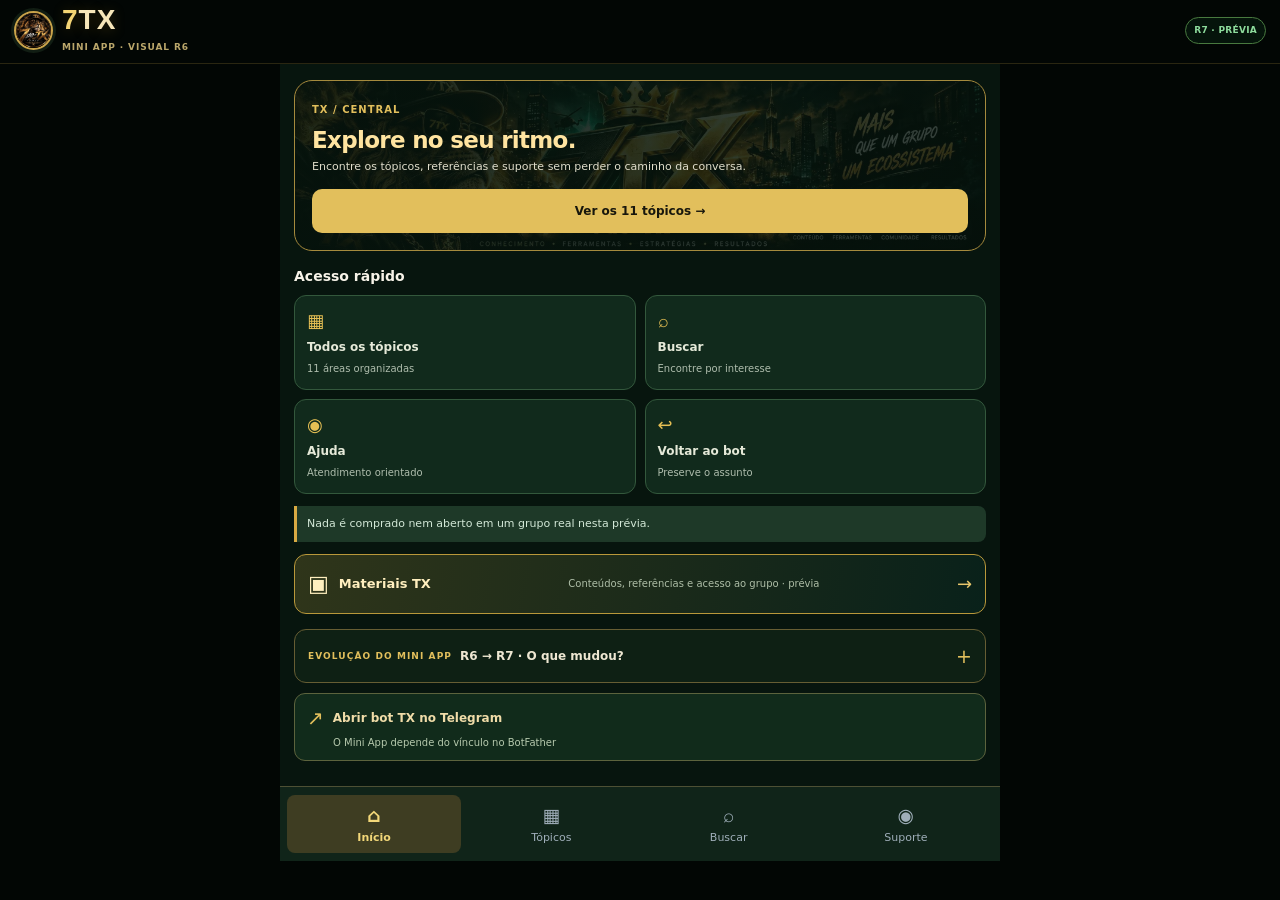
==== 7tx-r7/index.html @ 1dc7b4dc "deploy(7tx): stage R7 Telegram Mini App static on gh-pages" ====
<!doctype html>
<html lang="pt-BR">
<head>
<meta name="robots" content="noindex, nofollow, noarchive">
<meta name="referrer" content="no-referrer">
<!-- Demonstração pública 7TX R6: dados sintéticos; sem integração com Telegram real. -->
<meta charset="utf-8"><meta name="viewport" content="width=device-width, initial-scale=1, viewport-fit=cover">
<meta name="color-scheme" content="dark">
<script src="https://telegram.org/js/telegram-web-app.js"></script>
<title>7TX | Mini App Telegram — Visual R6 · R7</title>
<style>
:root{--bg:#0b1015;--panel:#151d25;--panel2:#202b35;--panel3:#283643;--edge:#304150;--text:#eaf1f6;--muted:#91a3b2;--cyan:#69c9e4;--mint:#a3dec7;--yellow:#f2cb85;--danger:#f5a59d;--tg:#242f3b}
*{box-sizing:border-box}html{scroll-behavior:smooth}body{margin:0;background:radial-gradient(ellipse at 18% 0%,#1a3540 0%,transparent 33%),radial-gradient(ellipse at 95% 20%,#142830 0%,transparent 30%),var(--bg);color:var(--text);font:14px/1.46 system-ui,-apple-system,"Segoe UI",sans-serif}button,input{font:inherit}button{cursor:pointer}button:focus-visible,input:focus-visible{outline:2px solid var(--cyan);outline-offset:3px}button:disabled{cursor:not-allowed;opacity:.58}.wrap{max-width:1210px;margin:auto;padding:22px 24px 46px}.top{display:flex;justify-content:space-between;gap:12px;align-items:center;flex-wrap:wrap}.logo{font-size:18px;font-weight:800;letter-spacing:.035em}.logo em{font-style:normal;color:var(--cyan)}.status{font-size:10px;letter-spacing:.09em;border:1px solid #3f685e;border-radius:30px;padding:7px 11px;color:var(--mint);font-weight:700}.intro{margin:20px 0 18px}.eyebrow{font-size:11px;text-transform:uppercase;letter-spacing:.16em;color:var(--cyan);font-weight:700}h1{font-size:clamp(27px,3.5vw,43px);line-height:1.12;letter-spacing:-.04em;margin:8px 0}.intro p{color:var(--muted);max-width:740px;font-size:14px}.modes{display:flex;gap:6px;background:#131c23;border:1px solid var(--edge);border-radius:13px;padding:5px;margin:15px 0;max-width:490px}.mode{border:0;background:transparent;color:var(--muted);padding:10px 9px;border-radius:10px;flex:1;font-size:13px;font-weight:700}.mode[aria-pressed=true]{background:#294354;color:#e7faff}.stage{display:grid;grid-template-columns:minmax(0,1fr) 235px minmax(0,1fr);gap:17px;align-items:start}.phone{background:#0d1318;border:2px solid #36434e;box-shadow:0 22px 56px #0006;border-radius:33px;padding:9px;min-width:0;position:relative;transition:border-color .2s}.phone.active{border-color:#78c8d9}.phone-hint{position:absolute;z-index:3;top:-9px;left:24px;background:#1c343c;border:1px solid #427b82;color:#b1e9ee;border-radius:999px;font-size:10px;font-weight:700;letter-spacing:.07em;padding:3px 10px}.shell{border-radius:26px;overflow:hidden;height:678px;display:flex;flex-direction:column;background:#17222d;min-width:0}.statusbar{height:28px;background:#17222d;flex:none;display:flex;justify-content:space-between;padding:6px 18px 0;color:#d7e7ec;font-size:11px;font-weight:700}.chat-head{display:flex;gap:10px;align-items:center;background:#202d38;padding:11px 14px;min-height:66px}.avatar{background:linear-gradient(135deg,#54b6cf,#345b8d);height:38px;width:38px;border-radius:50%;display:grid;place-items:center;font-weight:800;color:#fff}.avatar.appavatar{background:linear-gradient(135deg,#a6d9c8,#398e9b)}.headname{font-weight:760;font-size:14px}.sub{font-size:11px;color:#9cb1bc}.headicon{margin-left:auto;font-size:18px;color:#bac6d0}.chat-feed{flex:1;overflow:auto;padding:15px 12px 10px;background:radial-gradient(circle at 30% 25%,#1e3440 0%,transparent 44%),repeating-linear-gradient(125deg,#182632,#182632 38px,#192a37 39px,#192a37 40px)}.date{display:table;margin:0 auto 16px;padding:4px 10px;background:#2a3d4c;border-radius:9px;font-size:10px;color:#c0d3df}.bubble{padding:11px 13px;max-width:92%;border-radius:15px;margin-bottom:9px;white-space:pre-wrap;line-height:1.46;box-shadow:0 1px 3px #0002;font-size:12.5px}.bubble.bot{background:#283a49;border-bottom-left-radius:4px}.bubble.me{background:#285c54;border-bottom-right-radius:4px;margin-left:auto}.time{font-size:9px;text-align:right;color:#b1c6cf;margin-top:4px}.chat-actions{background:#202d38;padding:9px 10px;border-top:1px solid #364957;max-height:250px;overflow:auto}.actionhint{font-size:10px;color:#adc5d2;margin:0 0 8px 3px}.keyboard{display:grid;grid-template-columns:1fr 1fr;gap:6px}.inline{border:1px solid #456377;background:#2b4558;color:#caeeff;border-radius:8px;min-height:38px;padding:8px 5px;font-size:11px;font-weight:650;line-height:1.26}.inline:hover{background:#3a5e74}.inline.full{grid-column:1/-1}.inline.primary{background:#206d82;border-color:#349bb6;color:#fff}.inline.muted{background:#273640;color:#c8d2d9}.composer{display:flex;align-items:center;gap:8px;background:#17222d;border-top:1px solid #34434f;padding:11px 13px;color:#9bb2c1;font-size:12px}.composer span:last-child{margin-left:auto}.bridge{display:flex;flex-direction:column;gap:12px;padding-top:54px}.bridgecard{background:#17222b;border:1px solid var(--edge);border-radius:16px;padding:14px}.bridgecard h2{font-size:13px;margin:0 0 9px}.bridgecard p{font-size:11px;color:var(--muted);margin:0}.flowline{font-size:11px;color:var(--muted);line-height:1.9}.flowline strong{color:var(--text)}.pill{display:inline-flex;align-items:center;gap:6px;background:#1d3c3f;border:1px solid #36696a;color:#b3ece3;border-radius:10px;padding:5px 8px;font-size:10px;font-weight:750}.move{display:flex;justify-content:center;align-items:center;color:#75cbd3;font-size:22px;padding:4px}.selected{font-size:12px;background:#233540;padding:9px 10px;border-radius:10px;margin-top:8px}.selected b{display:block;color:#ddf7f5}.log{max-height:190px;overflow:auto;margin-top:8px;font-size:10px;color:#aabfc8;line-height:1.7}.log div{border-bottom:1px solid #273944;padding:3px 0}.appheader{background:#202e39;padding:11px 13px 12px}.appheader-top{display:flex;align-items:center;gap:9px}.back-chat{margin-left:auto;background:#2f4c5b;color:#d5f2f7;border:1px solid #487083;border-radius:9px;font-size:11px;padding:8px}.app-name{font-size:13px;font-weight:750}.app-sub{font-size:10px;color:#a3b5c3}.app-content{overflow:auto;flex:1;padding:15px;background:#111c25}.hero{background:linear-gradient(140deg,#1e4049,#1b3041 65%,#203249);border:1px solid #35606a;border-radius:18px;padding:17px;margin-bottom:14px}.hero small{color:#a1dfe5;letter-spacing:.1em;font-size:10px;font-weight:730}.hero h2{margin:8px 0 6px;font-size:23px;line-height:1.13;letter-spacing:-.03em}.hero p{font-size:11px;line-height:1.5;color:#bed2db;margin:0 0 14px}.cta{border:0;background:#86d0e0;color:#12313f;padding:10px 14px;border-radius:10px;font-size:12px;font-weight:800;width:100%}.cta.soft{background:#2a5264;color:#d8f7fa;border:1px solid #45768a}.pulse{animation:pulse 2s ease-in-out 2}@keyframes pulse{0%,100%{box-shadow:0 0 0 0 #81d7e000}45%{box-shadow:0 0 0 7px #81d7e02e}}.section-title{font-size:14px;font-weight:760;margin:14px 0 8px}.micro{font-size:11px;color:var(--muted);margin-bottom:10px}.quickgrid{display:grid;grid-template-columns:1fr 1fr;gap:9px}.quick{background:#23303c;border:1px solid #354c5c;border-radius:12px;padding:12px;text-align:left;color:#e1eff6;min-height:83px}.quick .symbol{color:#83d0df;font-size:18px;display:block}.quick b{display:block;font-size:12px;margin-top:5px}.quick span{font-size:10px;color:var(--muted)}.topic-list{display:grid;gap:7px}.topic{background:#202e3a;border:1px solid #344a59;padding:10px 11px;border-radius:11px;display:flex;align-items:center;gap:11px;color:var(--text);text-align:left;width:100%}.topic:hover,.topic.selectedtopic{border-color:#78c6d5;background:#284251}.topic .num{flex:none;width:26px;height:26px;display:grid;place-items:center;border-radius:8px;background:#304959;font-size:11px;color:#bfe6ed;font-weight:760}.topic .tit{font-size:12px;font-weight:700;display:block}.topic small{font-size:10px;color:#aebec8}.arrow{margin-left:auto;color:#85cddc}.detail{background:#223642;border:1px solid #3b6570;border-radius:13px;padding:13px;margin:12px 0}.detail .label{font-size:9px;color:#82d4e2;font-weight:730;letter-spacing:.13em}.detail h3{font-size:19px;margin:6px 0}.detail p{color:#bdd1d8;font-size:11px;line-height:1.55;margin:0 0 12px}.search{width:100%;background:#1d2d39;border:1px solid #3d5667;color:var(--text);border-radius:11px;padding:12px;outline:0}.search:focus{border-color:#7fcbda}.bottomnav{background:#202e39;border-top:1px solid #334452;display:grid;grid-template-columns:repeat(4,1fr);gap:3px;padding:7px 5px 10px;flex:none}.navitem{background:transparent;border:0;border-radius:8px;color:#9faeb9;font-size:10px;padding:7px 3px}.navitem[aria-selected=true]{color:#95e4ee;background:#2b4553;font-weight:770}.navitem span{display:block;font-size:17px}.app-view{display:none}.app-view.active{display:block}.advice{border-left:3px solid #87c4b4;background:#203a3c;padding:10px;margin:12px 0;border-radius:0 8px 8px 0;font-size:11px;color:#c9e7e4}.notice{margin:16px 0 0;background:#151f27;border:1px solid var(--edge);border-radius:13px;padding:13px 16px;color:#b1c3cd;font-size:12px}.notice b{color:#e9f7f8}.smallfooter{font-size:10px;color:#8da0ac;margin:14px 0 0}.statusline{padding:8px 10px;background:#1a2b33;color:#a9dbcd;font-size:10px;border-bottom:1px solid #33515c}.topics-info{margin-top:8px;font-size:10px;color:#a7bec9}.fine{display:block;font-size:10px;color:#a5bac4;margin:10px 0}.support-btn{border:1px solid #567387;background:#274655;color:#e5f6fa;padding:10px;border-radius:10px;width:100%;text-align:left;margin-top:9px}.mobile-tip{display:none}
@media(max-width:1020px){.stage{grid-template-columns:minmax(0,1fr) 225px minmax(0,1fr);gap:10px}.wrap{padding:16px 12px 32px}.bridgecard{padding:10px}}
@media(max-width:830px){.stage{grid-template-columns:minmax(0,440px);justify-content:center}.phone{width:100%;max-width:430px}.phone[data-kind=chat]:not(.active),.phone[data-kind=app]:not(.active){display:none}.bridge{display:none}.mobile-tip{display:block;color:var(--muted);font-size:11px;margin:8px 0 14px}.shell{height:min(740px,calc(100svh - 225px));min-height:570px}.intro{margin:15px 0 13px}.intro p{font-size:12px}.phone-hint{top:-8px}}
@media(max-width:400px){.wrap{padding:14px 7px 25px}.shell{height:min(725px,calc(100svh - 200px));min-height:555px}.chat-head{padding:8px 10px}.app-content{padding:12px}}
@media(prefers-reduced-motion:reduce){*,*:before,*:after{animation:none!important;scroll-behavior:auto!important;transition:none!important}}

/* DK R4: painel de ajuste estritamente local */
.editor-wrap{max-width:800px;margin:16px 0 20px;border:1px solid #426271;border-radius:15px;background:#14232d;overflow:hidden}
.editor-wrap summary{cursor:pointer;list-style:none;display:flex;gap:10px;align-items:center;justify-content:space-between;padding:15px 17px;font-weight:750;color:#c9edf4}
.editor-wrap summary::-webkit-details-marker{display:none}.editor-wrap summary small{font-size:10px;color:#a6b8c3;font-weight:500}
.editor-body{padding:14px 17px 17px;border-top:1px solid #385160}.editor-note{font-size:12px;color:#9eb4c1;line-height:1.55;margin:0 0 12px}
.editor-grid{display:grid;grid-template-columns:repeat(2,minmax(0,1fr));gap:11px}.editor-grid .full{grid-column:1/-1}
.editor-label{display:flex;flex-direction:column;gap:5px;font-size:11px;color:#b4ccda;font-weight:700}
.editor-field{width:100%;min-width:0;border-radius:8px;border:1px solid #406070;background:#0d1921;color:#f3f9fc;padding:10px 11px;font-size:13px}
textarea.editor-field{min-height:110px;resize:vertical}.editor-actions{display:flex;gap:8px;flex-wrap:wrap;margin-top:13px}.editor-actions button{border-radius:9px;padding:10px 13px;border:1px solid #4d7587;background:#203947;color:#ebf8fb;font-weight:650;font-size:12px}.editor-actions button.primary{background:#69c9e4;color:#071923}.editor-status{color:#a3dec7;min-height:22px;font-size:12px;margin-top:10px}
@media(max-width:600px){.editor-grid{grid-template-columns:1fr}.editor-wrap summary{align-items:flex-start;flex-direction:column}.editor-actions button{flex:1}}

/* 7TX LAB R5 — Uses approved original TX MODE V2 color tokens. */
:root{--bg:#020604;--panel:#09140e;--panel2:#10251a;--panel3:#183825;--edge:#31482f;--text:#f7f3e8;--muted:#afbdad;--cyan:#e2bf5c;--mint:#4fde96;--yellow:#e2bf5c;--danger:#f5a59d;--tg:#07150e}
body{background:radial-gradient(circle at 10% 0%,rgba(23,88,50,.3),transparent 37%),radial-gradient(circle at 97% 5%,rgba(226,191,92,.11),transparent 38%),#020604;color:var(--text)}
.wrap{max-width:1280px}.top{padding-bottom:15px;border-bottom:1px solid #7b672b55}.logo-header{display:flex;gap:12px;align-items:center}.official-logo{width:49px;height:49px;object-fit:cover;border-radius:50%;border:2px solid #c9a44b;box-shadow:0 0 0 3px #111d13}.wordmark{font-family:Impact,Haettenschweiler,'Arial Narrow Bold',sans-serif;font-size:34px;line-height:.9;letter-spacing:.035em;color:#f4d575;text-shadow:0 2px 13px #a4771755}.wordmark span{color:#f6e6b9}.logo-header small{display:block;font-size:9px;letter-spacing:.13em;font-weight:650;color:#bba76b;margin-top:5px}.status{border-color:#48793f;color:#8ddb9c;background:#0a29176b;font-size:10px}
.intro-upgraded{border:1px solid #b9963d44;border-radius:20px;background:linear-gradient(100deg,#07150ed9,#071b12c9),linear-gradient(125deg,#a7892e1a,#06140d);overflow:hidden;padding:19px 23px;margin:17px 0}.intro-grid{display:flex;justify-content:space-between;align-items:center;gap:18px}.intro-lion{height:123px;width:123px;object-fit:cover;border-radius:50%;border:2px solid #b99238;box-shadow:0 0 36px #b58f2830;flex:none}.intro h1{font-size:clamp(25px,3vw,38px);margin:7px 0}.intro h1 em{font-style:normal;color:#e4bf5a}.intro p{color:#c0c8ba;max-width:670px;margin:3px 0 11px}.intro-chips{display:flex;gap:7px;flex-wrap:wrap}.intro-chips span{border:1px solid #73663355;background:#f0be5010;color:#e3d8b1;border-radius:20px;padding:3px 8px;font-size:10px}.eyebrow{color:#e2bf5c}
.testbar{background:#0b1910;border:1px solid #52643c;border-radius:14px;padding:12px 15px;display:flex;align-items:center;justify-content:space-between;gap:12px;flex-wrap:wrap}.testbar strong{display:block;font-size:13px}.testbar small{display:block;color:#aebcaa;font-size:10px;margin-top:2px}.testactions{display:flex;gap:8px;flex-wrap:wrap}.testactions button,.materials-edit button{background:#26391e;border:1px solid #826d36;border-radius:9px;color:#f4dc9d;font-size:11px;font-weight:700;padding:10px 12px}.testactions button:first-child{background:linear-gradient(135deg,#ecd27d,#c5a246);color:#131307}.testactions button:hover,.materials-edit button:hover{filter:brightness(1.16)}.walkthrough-note{padding:11px 15px;background:#15351d;border-left:3px solid #e2bf5c;color:#e8ebd3;border-radius:6px;font-size:12px;margin:9px 0}
.modes{max-width:540px;background:#0a1710}.mode[aria-pressed=true]{background:#4d4225;color:#ffe7a0}.phone{border-color:#3d4d30;background:#080c08}.phone.active{border-color:#d4ab43;box-shadow:0 0 0 1px #d4ab4333,0 22px 56px #000a}.phone-hint{background:#1d2719;border-color:#a28842;color:#ead08c}.shell,.statusbar{background:#081710}.chat-head,.chat-actions,.appheader,.bottomnav{background:#102419}.avatar-real{object-fit:cover;background:#020604;border:1px solid #d3ac52}.chat-feed{background:radial-gradient(circle at 30% 25%,#163120 0%,transparent 45%),repeating-linear-gradient(125deg,#091a12,#091a12 38px,#0b2015 39px,#0b2015 40px)}.bubble.bot{background:#193322;color:#ecf1e5}.bubble.me{background:#4a3e1d;color:#fff5d2}.chat-actions{border-top-color:#455338}.inline{background:#193321;border-color:#466044;color:#e4f3dd}.inline:hover{background:#285435}.inline.primary{background:#d3ad4f;color:#16180f;border-color:#f5d779}.inline.muted{background:#11271b}.composer{background:#081710;border-color:#435133}.statusline{background:#0c2115;color:#9fe2ad;border-color:#35513d}
.bridgecard{background:#0e2116}.pill{background:#153921;border-color:#477f53;color:#a5ecb6}.selected{background:#1c2f1d}.selected b{color:#f0d17b}.log div{border-color:#29452a}.move{color:#cda74d}.app-content{background:#07150e}.hero{background:linear-gradient(90deg,#06140de5,#06140dcc),var(--hero-image),linear-gradient(145deg,#243722,#0b1812);background-size:cover;background-position:center;border:1px solid #a58a3d}.hero h2{color:#ffe4a0}.hero small{color:#e2bf5c}.hero p{color:#e0ddcb}.cta{background:#e2bf5c;color:#17160c}.cta.soft{background:#24472b;color:#e7f5e5;border-color:#647a48}.quick{background:#112a1c;border-color:#33583c;color:#e5e9d8}.quick .symbol{color:#e5bf54}.topic{background:#12271a;border-color:#31513b}.topic:hover,.topic.selectedtopic{border-color:#d6af4e;background:#2c3822}.topic .num{background:#39422a;color:#f5df9d}.arrow{color:#e4c06c}.detail{background:#142a1b;border-color:#766c3b}.detail .label{color:#e9bf52}.detail p{color:#bfcdbb}.search{background:#10251b;border-color:#385c41}.search:focus{border-color:#e2bf5c}.bottomnav{border-color:#45533b}.navitem[aria-selected=true]{background:#3e3d22;color:#f3d879}.advice{background:#1e3928;color:#d3e8d7;border-color:#d8aa43}.notice{background:#0d1f13}.notice b{color:#f8e7b3}
.materials-entry{position:relative;display:flex;align-items:center;gap:10px;width:100%;margin:12px 0 0;padding:13px;border:1px solid #b9983a;border-radius:12px;color:#ffefbf;background:linear-gradient(100deg,#2f351a,#09211a);text-align:left}.materials-entry>span:first-child{font-size:22px}.materials-entry b{font-size:13px}.materials-entry small{font-size:10px;color:#aebea7;margin-left:auto;max-width:46%}.materials-entry .materials-arrow{margin-left:auto;font-size:18px;color:#e9c76c}
.materials-edit{margin:14px 0;border:1px solid #765d2866;background:#112317;border-radius:12px;padding:13px}.materials-edit h3{margin:0 0 3px;font-size:14px;color:#f4cf72}.materials-grid{display:grid;grid-template-columns:1fr 1fr;gap:10px;margin:10px 0}.materials-grid label{display:grid;gap:5px;font-size:11px;color:#cbd2c0}.materials-grid input{width:100%;border-radius:9px;background:#09170e;color:#fff3dc;border:1px solid #6a6239;padding:10px}
@media(max-width:830px){.testbar{align-items:stretch}.testactions{width:100%}.testactions button{flex:1}.intro-lion{width:86px;height:86px}.intro-upgraded{padding:14px}.intro h1{font-size:25px}.intro p{font-size:11px}}
@media(max-width:410px){.materials-grid{grid-template-columns:1fr}.materials-entry small{display:none}.official-logo{width:39px;height:39px}.wordmark{font-size:28px}.intro-lion{width:66px;height:66px}.testactions button{padding:8px;font-size:10px}.status{font-size:8px}}
@media(prefers-reduced-motion:reduce){*,*:before,*:after{animation:none!important;transition:none!important;scroll-behavior:auto!important}}

.editor-wrap{background:#0b1b12;border-color:#756437;border-radius:14px}.editor-wrap summary{color:#ecd58e}.editor-wrap summary small{color:#abb8a8}.editor-body{border-color:#6a5d33}.editor-note{color:#b8c6b1}.editor-label{color:#e6d9ac}.editor-field{border-color:#67643d;background:#07180f;color:#fff6db}.editor-actions button{border-color:#706139;background:#1b2f1c;color:#eae4c5}.editor-actions button.primary{background:#e2bf5c;color:#191c0e}.editor-status{color:#99d6a8}.editor-wrap summary:focus-visible{outline:2px solid #e2bf5c}.editor-wrap summary:hover{background:#27351b}

/* R6 interactive Telegram reference flow + editorial library, no network. */
.r6-pattern{border:1px solid #6e713c;background:linear-gradient(130deg,#0b1c14,#0b1410);border-radius:17px;padding:18px;margin:22px 0 12px}.r6-pattern-header{display:flex;align-items:flex-start;justify-content:space-between;gap:14px}.r6-pattern h2{font-size:19px;margin:5px 0 6px;color:#f3daa1}.r6-pattern p{font-size:12px;color:#c6cebd;max-width:720px}.r6-tiny-state{display:inline-flex;align-items:center;white-space:nowrap;border-radius:50px;background:#1c3125;border:1px solid #6e824d;color:#c0e7b3;font-size:9px;font-weight:800;letter-spacing:.06em;padding:7px 10px}.r6-reference-card{border:1px solid #806e35;background:linear-gradient(160deg,#12221a,#1a281e);padding:14px;border-radius:12px;max-width:700px;margin-top:12px}.r6-card-top{display:flex;justify-content:space-between;gap:8px;font-size:10px;letter-spacing:.04em;color:#d8c78e;padding-bottom:10px}.r6-card-top span:last-child{color:#a5eba7}.r6-reference-card strong{font-size:14px}.r6-reference-card dl{display:grid;grid-template-columns:repeat(3,minmax(0,1fr));gap:8px;margin:12px 0}.r6-reference-card dl div{padding:8px;border:1px solid #426142;background:#0c2016;border-radius:9px;min-width:0}.r6-reference-card dt{font-size:10px;color:#a9b8aa}.r6-reference-card dd{margin:3px 0 0;font-size:11px;font-weight:700;overflow-wrap:anywhere}.r6-response-actions{display:grid;grid-template-columns:repeat(3,minmax(0,1fr));gap:7px;max-width:700px;margin-top:9px}.r6-response-actions button,.r6-library-tools button,.r6-edit-actions button{background:#132d1d;color:#e5dcc2;border:1px solid #697144;border-radius:10px;padding:10px;font-size:11px;font-weight:750;cursor:pointer}.r6-response-actions button:first-child{background:#e2bf5c;color:#11180f}.r6-response-actions button:hover,.r6-library-tools button:hover,.r6-edit-actions button:hover{filter:brightness(1.18)}.r6-result-note{color:#c2d3b9;font-size:11px;margin-top:10px}.r6-reference-card[hidden],.r6-response-actions button[hidden]{display:none}.r6-edit{margin:12px 0;padding:12px;background:#0d2318;border:1px solid #85783f;border-radius:12px}.r6-edit h3{color:#e2c46f;margin:0 0 6px;font-size:15px}.r6-edit label{color:#e5dec9}.r6-edit textarea{resize:vertical}.r6-edit-actions{display:flex;flex-wrap:wrap;gap:9px}.r6-edit-actions button{border-color:#ae954d}.r6-library-head{display:flex;justify-content:space-between;align-items:center;gap:10px}.r6-library-head h3{font-size:17px;line-height:1.2;color:#f5df9c;margin:4px 0 8px}.r6-reference-library{margin-top:15px}.r6-library-tools{display:flex;gap:8px;align-items:center}.r6-library-tools input{min-width:0;flex:1;margin:6px 0}.r6-library-tools button{flex-shrink:0}.r6-library-list{display:grid;gap:9px;margin:12px 0}.r6-library-item{display:flex;align-items:center;gap:12px;text-align:left;width:100%;border:1px solid #466446;color-radius:1px;border-radius:11px;background:#142b1a;color:#f4ead2;padding:11px;cursor:pointer}.r6-library-item:hover{border-color:#dbb95b}.r6-library-item .r6-media-icon{font-size:21px}.r6-library-item span:last-child{display:grid;gap:3px}.r6-library-item strong{font-size:12px}.r6-library-item small{color:#adbda8;font-size:10px}.r6-library-detail{border-left:3px solid #ddbc65;background:#20391f;padding:12px;border-radius:7px;font-size:12px;color:#f1e6ca;white-space:pre-wrap}.r6-library-detail[hidden]{display:none}.r6-empty{font-size:11px;color:#decca2}.r6-pattern button:focus-visible,.r6-library-item:focus-visible{outline:2px solid #f5d77b;outline-offset:3px}@media(max-width:700px){.r6-response-actions{grid-template-columns:1fr 1fr}.r6-pattern-header{flex-direction:column}.r6-tiny-state{font-size:8px}.r6-pattern{padding:12px}.r6-reference-card dl{grid-template-columns:1fr}.r6-reference-card dl div{display:flex;justify-content:space-between;gap:12px}.r6-reference-card dl dd{text-align:right}.r6-edit .materials-grid{grid-template-columns:1fr}}@media(max-width:360px){.r6-response-actions{grid-template-columns:1fr}}



/* R7: Compact, optional evolution detail, visually compatible with R6. */
.r7-evolution{margin:15px 0 0;border:1px solid #665d33;border-radius:12px;background:#0e2014;color:#eee7d2;overflow:hidden}
.r7-evolution summary{list-style:none;cursor:pointer;display:flex;gap:8px;align-items:center;flex-wrap:wrap;padding:12px 13px;min-height:52px}
.r7-evolution summary::-webkit-details-marker{display:none}
.r7-evo-kicker{font-size:9px;letter-spacing:.12em;color:#e2bf5c;font-weight:800}
.r7-evo-title{font-size:12px;font-weight:800;flex:1;min-width:0}
.r7-evo-arrow{font-size:19px;color:#e2bf5c;line-height:1}
.r7-evolution[open] .r7-evo-arrow{transform:rotate(45deg)}
.r7-evo-inner{padding:5px 13px 13px;border-top:1px solid #665d334d}
.r7-evo-row{display:grid;grid-template-columns:49px minmax(0,1fr);gap:9px;align-items:start;padding:9px 0;border-bottom:1px solid #53604245}
.r7-evo-row>span{color:#e2bf5c;font-weight:800;font-size:10px;letter-spacing:.07em;padding-top:2px}
.r7-evo-row p{font-size:11px;line-height:1.55;color:#d2d9cb;margin:0}
.r7-evo-note{font-size:10px;line-height:1.6;color:#a8bda7;padding-top:10px}
.r7-open-bot{display:flex;gap:9px;align-items:center;flex-wrap:wrap;color:#f0dca8!important;border:1px solid #5c633d;background:#112b1b;text-decoration:none;border-radius:11px;padding:10px 12px;margin:10px 0 0;min-height:48px}
.r7-open-bot>span{font-size:20px;color:#e2bf5c}
.r7-open-bot strong{font-size:12px}
.r7-open-bot small{font-size:10px;color:#b6c9ad;flex-basis:100%;padding-left:26px;margin-top:-7px}
.r7-open-bot:focus-visible,.r7-evolution summary:focus-visible{outline:2px solid #e2bf5c;outline-offset:2px}

/* R7: preserve R6 TX MODE V2 look; present the actual Mini App panel in Telegram-native dimensions. */
html,body{height:100%;overflow:hidden;overscroll-behavior:none}
body{background:#020604}
.wrap{max-width:none;width:100%;height:100vh;height:100dvh;padding:0;display:flex;flex-direction:column;overflow:hidden}
.top{flex:none;padding:calc(7px + env(safe-area-inset-top,0px)) 14px 9px;border-bottom:1px solid #7b672b55;min-height:58px}
.logo-header{gap:9px}.official-logo{width:39px;height:39px}.wordmark{font-size:28px}.logo-header small{font-size:9px;letter-spacing:.1em}
.top .status{font-size:9px;letter-spacing:.03em;padding:6px 8px}
.intro,.testbar,.walkthrough-note,.modes,.mobile-tip,.editor-wrap,.bridge,.smallfooter,.r6-pattern,.notice{display:none!important}
.stage{display:flex!important;flex:1;min-height:0;max-width:720px;width:100%;margin:0 auto;gap:0;padding:0}
.phone[data-kind="chat"]{display:none!important}
.phone[data-kind="app"]{display:block!important;flex:1;min-width:0;width:100%;max-width:none;border:0!important;box-shadow:none!important;background:#07150e;padding:0;border-radius:0;transition:none}
.phone[data-kind="app"] .phone-hint,.phone[data-kind="app"] .statusbar,.phone[data-kind="app"] .appheader{display:none!important}
.phone[data-kind="app"] .shell{height:100%;min-height:0;max-height:none;background:#07150e;border-radius:0;overflow:hidden}
.phone[data-kind="app"] .app-content{min-height:0;overflow-y:auto;overscroll-behavior:contain;-webkit-overflow-scrolling:touch;padding:16px 14px 25px}
.phone[data-kind="app"] .bottomnav{flex:none;position:relative;padding:8px 7px calc(8px + env(safe-area-inset-bottom,0px));border-top:1px solid #4d5034}
.phone[data-kind="app"] .navitem{min-height:50px;font-size:11px}
.phone[data-kind="app"] .navitem span{font-size:19px}
.phone[data-kind="app"] .hero{margin-bottom:15px}
.phone[data-kind="app"] .quick{min-height:85px}
.phone[data-kind="app"] .materials-entry{min-height:58px}
.phone[data-kind="app"] .cta,.phone[data-kind="app"] .topic,.phone[data-kind="app"] .search,.phone[data-kind="app"] .support-btn{min-height:44px}
.r7-toast{position:absolute;z-index:10;left:14px;right:14px;top:calc(65px + env(safe-area-inset-top,0px));padding:12px 14px;font-size:12px;line-height:1.5;background:#183322;color:#ffe8ac;border:1px solid #a38748;border-radius:10px;box-shadow:0 12px 25px #0007}
.r7-toast[hidden]{display:none}
@media(max-width:830px){.stage{grid-template-columns:1fr}.phone[data-kind="app"]{max-width:none!important}.phone[data-kind="app"] .shell{height:100%!important;min-height:0!important}.wrap{padding:0!important}}
@media(max-width:410px){.wrap{padding:0!important}.top{padding:calc(6px + env(safe-area-inset-top,0px)) 11px 8px}.logo-header small{font-size:8px}.phone[data-kind="app"] .shell{height:100%!important;min-height:0!important}.phone[data-kind="app"] .app-content{padding:12px 11px 19px}}

</style>
</head>
<body>
<div class="wrap">
<header class="top"><div class="logo logo-header"><img class="official-logo" src="[data-uri]" alt="Leão Dourado TX, avatar oficial"/><span><strong class="wordmark">7<span>TX</span></strong><small> MINI APP · VISUAL R6</small></span></div><div class="status">R7 · PRÉVIA</div></header>
<section class="intro intro-upgraded"><div class="intro-grid"><div><div class="eyebrow">7do-TX · Ambiente de teste</div><h1>O bot atende.<br><em>O Mini App continua.</em></h1><p>Teste a experiência como visitante, escolha um dos 11 tópicos, abra o Mini App e volte à conversa sem perder o contexto. Depois altere um módulo na Central TX.</p><div class="intro-chips"><span>11 tópicos</span><span>Bot navegável</span><span>Mini App preparado</span><span>Central configurável</span></div></div><img src="[data-uri]" alt="Leão Dourado TX" class="intro-lion" /></div></section>
<div class="testbar" aria-label="Controles de laboratório"><div><strong>Operação simulada</strong><small>Sem Telegram real, consultas a terceiros, pagamentos ou mensagens enviadas</small></div><div class="testactions"><button type="button" id="walkthrough-start">▶ Testar jornada</button><button type="button" id="reference-demo">▣ Testar resposta do bot</button><button type="button" id="open-central">⚙ Abrir Central TX</button><button type="button" id="lab-reset">↻ Reiniciar conversa</button></div></div>
<div id="walkthrough-note" class="walkthrough-note" role="status" aria-live="polite" hidden></div>
<div class="modes" role="group" aria-label="Escolher demonstração"><button class="mode" id="mode-chat" aria-pressed="true">1 · Chat do bot</button><button class="mode" id="mode-app" aria-pressed="false">2 · Mini App móvel</button></div>
<p class="mobile-tip">Toque nas abas acima para alternar as telas. Também é possível usar os botões dentro do simulador.</p>
<details class="editor-wrap" id="editor-panel">
<summary><span>⚙ Ajustes DK • editar somente um tópico</span><small>R6 · central local · nenhuma alteração publicada</small></summary>
<div class="editor-body">
<p class="editor-note">Use este painel para mostrar ao TX como uma conversa pode evoluir o bot e o Mini App por módulos. Edite um tópico, confira nas duas telas e exporte o rascunho. Nenhuma edição altera o Telegram real.</p>
<div class="editor-grid">
<label class="editor-label full">Tópico do plano<select class="editor-field" id="editor-topic"></select></label>
<label class="editor-label">Título público<input class="editor-field" id="editor-name" maxlength="65"></label>
<label class="editor-label">Descrição curta<input class="editor-field" id="editor-meta" maxlength="95"></label>
<label class="editor-label full">Mensagem / contexto do tópico<textarea class="editor-field" id="editor-detail" maxlength="620"></textarea></label>
</div>
<div class="editor-actions"><button type="button" class="primary" id="editor-apply">Aplicar neste protótipo</button><button type="button" id="editor-undo">Restaurar só este tópico</button><button type="button" id="editor-export">Exportar configuração JSON</button></div>
<div class="r6-edit"><h3>Recepção e comunicação da marca</h3>
<p class="editor-note">Altere a saudação de boas-vindas e o texto do botão principal. A mudança afeta apenas esta prévia local; nenhum visitante real receberá mensagens.</p>
<div class="materials-grid"><label>Mensagem de boas-vindas<textarea id="r6-welcome" maxlength="380" rows="4" class="editor-field" style="min-height:108px"></textarea></label><label>Texto de chamada no chat<input id="r6-cta" type="text" maxlength="44" value="Ver os 11 tópicos" class="editor-field"><span class="editor-note">O texto pode ser editado. Não há clique involuntário.</span></label></div>
<div class="r6-edit-actions"><button id="r6-welcome-save" type="button">Aplicar no laboratório</button><button id="r6-export" type="button">Exportar preset R6 completo</button></div>
<p id="r6-config-status" role="status" aria-live="polite" class="editor-note">Aguardando edições. Dados apenas locais.</p></div>
<div class="materials-edit"><h3>Materiais TX · ligação para o grupo</h3><p class="editor-note">Ajuste o nome do botão e prepare um endereço Telegram confirmado. No laboratório o botão mostra apenas a prévia: nunca abre links nem envia mensagens.</p><div class="materials-grid"><label>Nome exibido<input id="materials-title" maxlength="42" value="Materiais TX"></label><label>Link do grupo (opcional)<input id="materials-link" type="url" placeholder="https://t.me/..." autocomplete="off"></label></div><button type="button" id="materials-save">Salvar somente no laboratório</button><span id="materials-status" class="editor-note">Sem grupo conectado.</span></div>
<p id="editor-status" class="editor-status" role="status" aria-live="polite">Nenhum dado enviado. Os ajustes são exclusivos deste navegador.</p>
<p class="editor-note">Restrições mantidas: Puxada apenas contatos próprios autorizados, sem enriquecimento de dados de terceiros. CC apenas materiais sintéticos de teste, sem cartões clonados reais. Esta versão não pesquisa pessoas, processa cartões ou envia mensagens.</p>
</div></details>

<main class="stage">
<section class="phone active" data-kind="chat" aria-label="Simulação do chat do Telegram"><div class="phone-hint">CHAT DO BOT</div><div class="shell"><div class="statusbar"><span>18:29</span><span>●●●  Wi-Fi  ▰</span></div><div class="chat-head"><img class="avatar avatar-real" src="[data-uri]" alt="Leão 7TX"/><div><div class="headname">Bot 7TX · Demonstração</div><div class="sub">bot demonstrativo • privado</div></div><div class="headicon">⋮</div></div><div class="statusline">Conversa privada com o bot · sem grupo alterado</div><div class="chat-feed" id="chat-feed" aria-live="polite"><div class="date">Hoje · demonstração</div></div><div class="chat-actions"><div class="actionhint" id="chat-prompt">Escolha abaixo</div><div class="keyboard" id="keyboard"></div></div><div class="composer"><span>⌕</span><span>Mensagem… (desativado nesta demo)</span><span>◉</span></div></div></section>
<aside class="bridge" aria-label="Como a transição funciona"><div class="bridgecard"><span class="pill">↔ Estado compartilhado</span><h2 style="margin-top:10px">Uma escolha, dois jeitos de navegar</h2><div class="flowline"><strong>1.</strong> Usuário escolhe um tópico no bot.<br><strong>2.</strong> Abre o Mini App no Telegram.<br><strong>3.</strong> A tela mostra o tópico já escolhido.<br><strong>4.</strong> Ao voltar, o chat retoma o assunto.</div></div><div class="move">⇄</div><div class="bridgecard"><h2>Último tópico</h2><div class="selected"><b id="selected-bridge">Nenhum selecionado</b><span style="font-size:10px;color:#a8c2c9">A escolha fica disponível nas duas telas</span></div></div><div class="bridgecard"><h2>Recibos desta demo</h2><p>Apenas simulação visual. Nenhuma mensagem, convite, link ou dado foi enviado.</p><div class="log" id="event-log" role="log" aria-live="polite"></div></div></aside>
<section class="phone" data-kind="app" aria-label="Simulação do Mini App móvel"><div class="phone-hint">MINI APP</div><div class="shell"><div class="statusbar"><span>18:29</span><span>●●●  Wi-Fi  ▰</span></div><div class="appheader"><div class="appheader-top"><img class="avatar appavatar avatar-real" src="[data-uri]" alt="Leão 7TX"/><div><div class="app-name">7TX | Mini App</div><div class="app-sub">Dentro do Telegram · simulação</div></div><button class="back-chat" id="back-chat">↩ Chat</button></div></div><div class="app-content" id="app-content">
<section class="app-view active" id="view-home"><div class="hero" style="--hero-image:url('[data-uri]')"><small>TX / CENTRAL</small><h2>Explore no seu ritmo.</h2><p>Encontre os tópicos, referências e suporte sem perder o caminho da conversa.</p><button class="cta pulse" id="hero-topics">Ver os 11 tópicos →</button></div><div class="section-title">Acesso rápido</div><div class="quickgrid"><button class="quick" data-open="topics"><span class="symbol">▦</span><b>Todos os tópicos</b><span>11 áreas organizadas</span></button><button class="quick" data-open="search"><span class="symbol">⌕</span><b>Buscar</b><span>Encontre por interesse</span></button><button class="quick" data-open="support"><span class="symbol">◉</span><b>Ajuda</b><span>Atendimento orientado</span></button><button class="quick" id="home-to-chat"><span class="symbol">↩</span><b>Voltar ao bot</b><span>Preserve o assunto</span></button></div><div class="advice">Nada é comprado nem aberto em um grupo real nesta prévia.</div><button type="button" class="materials-entry" id="materials-entry"><span>▣</span><b id="materials-entry-title">Materiais TX</b><small>Conteúdos, referências e acesso ao grupo · prévia</small><span class="materials-arrow">→</span></button>
<details class="r7-evolution" id="r7-evolution">
 <summary><span class="r7-evo-kicker">EVOLUÇÃO DO MINI APP</span><span class="r7-evo-title">R6 → R7 · O que mudou?</span><span class="r7-evo-arrow" aria-hidden="true">+</span></summary>
 <div class="r7-evo-inner">
  <div class="r7-evo-row"><span>R6</span><p>Laboratório visual: chat e Mini App simulados em duas telas.</p></div>
  <div class="r7-evo-row"><span>R7</span><p>Mesmo layout TX, agora ocupando a tela real do Telegram.</p></div>
  <div class="r7-evo-row"><span>SDK</span><p>Preparado para expandir, voltar e fechar pelo Telegram.</p></div>
  <div class="r7-evo-row"><span>IGUAL</span><p>11 tópicos, busca, materiais, leão, verde e dourado preservados.</p></div>
  <div class="r7-evo-note">Bot real e acervo ainda não conectados. No Firefox, a navegação é uma prévia.</div>
 </div>
</details>
<a class="r7-open-bot" id="r7-open-bot" href="https://t.me/dk_tx_play_navigator_bot" target="_blank" rel="noopener noreferrer"><span>↗</span><strong>Abrir bot TX no Telegram</strong><small>O Mini App depende do vínculo no BotFather</small></a>
</section>
<section class="app-view" id="view-topics"><div class="section-title">Os 11 tópicos do 7do-TX</div><div class="micro">Toque para abrir o resumo da área. Links reais precisam de validação dos IDs.</div><div class="topic-list" id="topics-list"></div><div class="topics-info">* Em produção, “GERADAS” é a grafia vista no grupo; os dois tópicos antigos “PUXADA/Puxada” exigem revisão.</div></section>
<section class="app-view" id="view-search"><div class="section-title">O que você procura?</div><p class="micro">Pesquise nomes ou assuntos, sem rastrear conversas pessoais.</p><input id="topic-search" class="search" type="search" placeholder="Ex.: guias, suporte, chat" aria-label="Buscar tópicos"/><div style="margin-top:12px" class="topic-list" id="search-results"></div></section>
<section class="app-view" id="view-materials"><div class="eyebrow">Área de materiais</div><h2 class="section-title" style="font-size:22px" id="material-detail-title">Materiais TX</h2><p class="micro">Um caminho do Mini App para os materiais da comunidade, controlado pela Central TX.</p><div class="detail"><span class="label">ENDEREÇO</span><h3 id="material-link-status">Aguardando link confirmado</h3><p>O conteúdo e o link serão conectados somente após autorização do proprietário. Este botão não faz redirecionamentos reais no laboratório.</p></div><div class="r6-reference-library" id="r6-acervo">
<div class="r6-library-head"><div><span class="eyebrow">Biblioteca demonstrativa</span><h3>Acervo TX · padrões de publicação</h3></div><span class="r6-tiny-state">DADOS FICTÍCIOS</span></div>
<p class="micro">Estrutura inspirada nas pesquisas Telegram e preparada para integração autorizada. O Cobalto exige credenciais para a mídia; não importamos imagens, preços ou métricas reais.</p>
<div class="r6-library-tools"><input type="search" id="r6-material-search" class="search" aria-label="Pesquisar registros fictícios" placeholder="Buscar tipo de material…"><button type="button" id="r6-material-reset">Limpar</button></div>
<div id="r6-library-list" class="r6-library-list" aria-live="polite"></div>
<div id="r6-library-detail" class="r6-library-detail" hidden role="status" aria-live="polite"></div>
</div>
<button class="cta soft" id="materials-back-home" type="button">← Voltar ao início</button><button class="cta" id="materials-to-chat" type="button" style="margin-top:9px">↩ Continuar no chat</button></section>
<section class="app-view" id="view-support"><div class="section-title">Suporte e orientação</div><div class="advice">Conte o assunto apenas quando quiser. Esta demo não coleta nem envia mensagens.</div><button class="support-btn" id="support-to-topic">Abrir tópico Suporte (prévia)</button><button class="support-btn" id="support-to-chat">Continuar no chat com o bot</button><div class="fine">Respostas automáticas reais dependerão de integração e permissão.</div></section>
<section class="app-view" id="view-detail"><div class="detail"><span class="label">ÁREA SELECIONADA</span><h3 id="detail-title">Chat Geral</h3><p id="detail-copy"></p><button class="cta pulse" id="detail-to-chat">↩ Continuar sobre isso no chat</button><button class="cta soft" id="detail-to-topics" style="margin-top:9px">← Voltar aos 11 tópicos</button><small class="fine">Link real pendente: ID do tópico ainda não conectado ao protótipo.</small></div></section>
</div><nav class="bottomnav" aria-label="Navegação Mini App"><button class="navitem" data-nav="home" aria-selected="true"><span>⌂</span>Início</button><button class="navitem" data-nav="topics" aria-selected="false"><span>▦</span>Tópicos</button><button class="navitem" data-nav="search" aria-selected="false"><span>⌕</span>Buscar</button><button class="navitem" data-nav="support" aria-selected="false"><span>◉</span>Suporte</button></nav></div></section>
</main>
<section class="r6-pattern" aria-labelledby="r6-pattern-title">
<div class="r6-pattern-header"><div><span class="eyebrow">Padrão de interface observado · laboratório</span><h2 id="r6-pattern-title">Resposta com ações abaixo da mensagem</h2><p>Inspirado na estrutura de cards e botões do exemplo Holy Buscas. Todo o conteúdo abaixo é sintético; não faz pesquisa de pessoas.</p></div><span class="r6-tiny-state">SEM CONSULTAS EXTERNAS</span></div>
<div class="r6-reference-card" id="r6-reference-card"><div class="r6-card-top"><span>7TX · RESPOSTA DE EXEMPLO</span><span id="r6-ref-status">PRONTO</span></div>
<strong id="r6-ref-title">Material de demonstração localizado</strong>
<dl><div><dt>Tipo</dt><dd>Guia público fictício</dd></div><div><dt>Registro</dt><dd>TX-DEMO-042</dd></div><div><dt>Estado</dt><dd>Disponível nesta prévia</dd></div></dl>
<p>O fluxo mostra como organizar resultado, origem, ação e continuidade sem divulgar dados pessoais.</p></div>
<div class="r6-response-actions"><button id="r6-receive-private" type="button">Receber resumo no chat</button><button id="r6-open-materials" type="button">Abrir Materiais TX</button><button id="r6-dismiss" type="button">Dispensar cartão</button><button id="r6-restore" type="button" hidden>Restaurar exemplo</button></div>
<div id="r6-reference-note" class="r6-result-note" role="status" aria-live="polite">Escolha uma ação para testar a continuidade.</div>
</section>
<div class="notice"><b>Como será no Telegram real:</b> o botão <b>Abrir Mini App</b> aparece na conversa privada com o bot. Dentro dele, as telas são web e podem ter animações discretas; o botão <b>Voltar ao chat</b> retoma a conversa. O conteúdo selecionado deve ser passado pelo backend autorizado, não por IDs inventados. O cliente Telegram controla a aparência dos botões inline; o efeito pulsante é do Mini App.</div>
<div class="smallfooter">DK / 7TX · LAB R6 · 11 tópicos de referência · sem bot implantado · navegação em memória + rascunhos locais no navegador, sem envio externo</div>
</div>
<script>
(()=>{'use strict';

// 7TX LAB R6 — Reference flow follows the UI pattern without external lookups or personal information.
const R6_ITEMS=[
 {id:'R6-PUB',icon:'▤',type:'Postagem modelo',title:'Comunicado organizado',text:'Título claro, assunto, origem, data de revisão e uma única ação principal. Valores e alegações nunca são presumidos.',status:'Exemplo visual'},
 {id:'R6-UX',icon:'◈',type:'Padrão de bot',title:'Resposta + continuidade',text:'Card com estado da operação, botão de receber orientação no chat, acesso a Materiais TX e opção de dispensar.',status:'Fluxo testável'},
 {id:'R6-METRIC',icon:'▥',type:'Métrica demonstrativa',title:'Recibo e qualidade',text:'Contar somente ações confirmadas, sem inventar membros, vendas, valores ou resultados. Eventos reais dependem de autorização.',status:'Sem dados reais'}
];
let R6_BRAND={welcome:'Olá! Sou o assistente TX. Posso ajudar você a navegar pelos 11 tópicos da comunidade.\n\nPor onde quer começar?',cta:'▦ Ver os 11 tópicos'};
try{const x=JSON.parse(localStorage.getItem('dk_tx_r7_brand')||'null');if(x?.schema==='dk.tx.r6.brand'&&typeof x.welcome==='string'&&x.welcome.length>=15&&x.welcome.length<=380&&typeof x.cta==='string'&&x.cta.length>=4&&x.cta.length<=44){R6_BRAND.welcome=x.welcome;R6_BRAND.cta=x.cta}}catch(e){}

const TOPICS=[
{id:'chat',name:'Chat Geral',meta:'Conversas e boas-vindas',detail:'Espaço para conversas gerais e orientação inicial. Navegação voluntária, sem convite automático.'},
{id:'avisos',name:'Avisos Importantes',meta:'Comunicados e mudanças',detail:'Ponto para acompanhar avisos e atualizações verificadas da comunidade.'},
{id:'puxada',name:'Puxada',meta:'Consulta de contatos autorizados • somente simulação',detail:'Em produção, pesquisas devem limitar-se a contatos da base própria, com autorização verificável, acesso controlado e dados minimizados. Não há consulta externa por CPF, telefone ou e-mail nesta demonstração.'},
{id:'cc',name:'CC',meta:'Materiais de teste • não operacional',detail:'Apenas materiais fictícios e cartões de teste de ambientes sandbox. Não há números reais de cartões, dados clonados, credenciais, compra ou uso financeiro.'},
{id:'stream',name:'Streaming',meta:'Conteúdo e novidades',detail:'Referências, orientações e conversas sobre streaming e conteúdo digital permitido.'},
{id:'geradas',name:'GERADAS',meta:'Conteúdo criado e estudos',detail:'Grafia exibida no fórum real. O planejamento original chamava esta área de Gerada; nenhum tópico novo será duplicado.'},
{id:'chatgpt',name:'Ofertas ChatGPT',meta:'Informações e condições verificadas',detail:'Espaço de informações sobre recursos, planos e condições oficiais, com fontes claras e sem alegações não verificadas.'},
{id:'guias',name:'Guias e Tutoriais',meta:'Aprendizado passo a passo',detail:'Tutoriais em português e materiais de orientação por assunto.'},
{id:'ferramentas',name:'Ferramentas',meta:'Recursos úteis',detail:'Apresentação de recursos e ferramentas digitais, organizados por finalidade.'},
{id:'parcerias',name:'Parcerias',meta:'Colaboração voluntária',detail:'Contato e colaboração entre participantes interessados, sem mensagens não solicitadas.'},
{id:'suporte',name:'Suporte',meta:'Dúvidas e atendimento',detail:'Caminho para ajuda, orientações e acompanhamento de solicitações.'}
];
const $=id=>document.getElementById(id), q=s=>document.querySelector(s);let selected=null,chatPage=0,mode='chat';
function log(msg){const n=document.createElement('div');n.textContent='✓ '+msg;$('event-log').prepend(n);while($('event-log').children.length>7)$('event-log').lastElementChild.remove()}
function setMode(m){mode=m;document.querySelectorAll('.phone').forEach(el=>el.classList.toggle('active',el.dataset.kind===m));$('mode-chat').setAttribute('aria-pressed',m==='chat');$('mode-app').setAttribute('aria-pressed',m==='app');log('Visão '+(m==='chat'?'chat':'Mini App'))}
function bubble(text,who='bot'){const el=document.createElement('div');el.className='bubble '+who;el.textContent=text;const time=document.createElement('div');time.className='time';time.textContent='agora';el.append(time);$('chat-feed').appendChild(el);$('chat-feed').scrollTop=$('chat-feed').scrollHeight}
function keyboard(items){const box=$('keyboard');box.replaceChildren();for(const item of items){const b=document.createElement('button');b.type='button';b.className='inline'+(item.wide?' full':'')+(item.primary?' primary':'')+(item.muted?' muted':'');b.textContent=item.label;b.addEventListener('click',item.action);box.appendChild(b)}}
function homeChat(){bubble(R6_BRAND.welcome);$('chat-prompt').textContent='Menu do bot • selecione uma opção';keyboard([{label:R6_BRAND.cta,wide:true,action:topicsChat},{label:'▣ Materiais TX',action:materialsChat},{label:'◉ Suporte',action:()=>choose('suporte')},{label:'⌕ Buscar no Mini App',action:()=>openApp('search')},{label:'▣ Ver resposta de exemplo',action:()=>r6BotReference()},{label:'↗ Abrir Mini App',wide:true,primary:true,action:()=>openApp('home')}]);log('Bot iniciado; aguardando escolha')}
function topicsChat(){chatPage=0;bubble('Ver os 11 tópicos','me');bubble('Estes são os espaços do 7do-TX. Selecione um para ver sua finalidade ou abra a versão visual no Mini App.');renderChatTopics()}
function renderChatTopics(){let list=TOPICS.slice(chatPage*6,chatPage*6+6);$('chat-prompt').textContent='Escolha um tópico · página '+(chatPage+1)+'/2';let btns=list.map(t=>({label:t.name,action:()=>choose(t.id)}));btns.push({label:chatPage?'← Anteriores':'Próximos →',action:()=>{chatPage=1-chatPage;renderChatTopics()}});btns.push({label:'↗ Ver todos no Mini App',primary:true,wide:true,action:()=>openApp('topics')});btns.push({label:'⌂ Menu',wide:true,muted:true,action:homeChat});keyboard(btns)}
function choose(id){const t=TOPICS.find(x=>x.id===id);if(!t)return;selected=t;$('selected-bridge').textContent=t.name;bubble(t.name,'me');bubble(t.name+'\n'+t.detail+'\n\nQuer ver o painel visual desta área?');keyboard([{label:'↗ Ver no Mini App',wide:true,primary:true,action:()=>openApp('detail')},{label:'▦ Outros tópicos',action:topicsChat},{label:'⌂ Menu inicial',action:homeChat}]);log('Selecionado '+t.name);}
function showView(v){for(const section of document.querySelectorAll('.app-view'))section.classList.toggle('active',section.id==='view-'+v);for(const b of document.querySelectorAll('[data-nav]'))b.setAttribute('aria-selected',b.dataset.nav===v);$('app-content').scrollTop=0}
function openApp(page='home'){if(page==='detail'&&selected)renderDetail();else if(page==='detail')page='topics';showView(page);setMode('app');log('Handoff bot → Mini App'+(selected?' • '+selected.name:''))}
function renderDetail(){if(!selected)return;$('detail-title').textContent=selected.name;$('detail-copy').textContent=selected.detail;showView('detail')}
function openTopic(id){const t=TOPICS.find(x=>x.id===id);if(!t)return;selected=t;$('selected-bridge').textContent=t.name;renderDetail();log('Mini App selecionou '+t.name)}
function returnChat(){if(window.__txR7ReturnToChat){window.__txR7ReturnToChat();return;}if(selected){bubble('Você voltou do Mini App.\nÚltima área consultada: '+selected.name+'.\n\nQuer continuar ou ver outros tópicos?');keyboard([{label:'▦ Ver outros tópicos',action:topicsChat},{label:'↗ Reabrir área',action:()=>openApp('detail')},{label:'⌂ Menu',wide:true,action:homeChat}]);}else{bubble('Você voltou do Mini App. Posso orientar você pelo chat.');keyboard([{label:'▦ Ver 11 tópicos',wide:true,action:topicsChat},{label:'↗ Reabrir Mini App',wide:true,primary:true,action:()=>openApp('home')}])}setMode('chat');log('Handoff Mini App → chat')}
function topicBtn(t,i){const b=document.createElement('button');b.className='topic';b.type='button';b.dataset.topicId=t.id;const num=document.createElement('span');num.className='num';num.textContent=String(i+1).padStart(2,'0');const body=document.createElement('span');const strong=document.createElement('span');strong.className='tit';strong.textContent=t.name;const meta=document.createElement('small');meta.textContent=t.meta;body.append(strong,meta);const arr=document.createElement('span');arr.className='arrow';arr.textContent='›';b.append(num,body,arr);b.addEventListener('click',()=>openTopic(t.id));return b}
function renderTopics(){const target=$('topics-list');target.replaceChildren();TOPICS.forEach((t,i)=>target.append(topicBtn(t,i)))}
function filterTopics(){const input=$('topic-search').value.trim().toLocaleLowerCase('pt-BR');const dest=$('search-results');dest.replaceChildren();let found=0;TOPICS.forEach((t,i)=>{if((t.name+' '+t.meta+' '+t.detail).toLocaleLowerCase('pt-BR').includes(input)){dest.append(topicBtn(t,i));found++}});if(!found){const p=document.createElement('p');p.className='micro';p.textContent='Nenhum tópico encontrado. Tente outro termo.';dest.append(p)}}
$('mode-chat').addEventListener('click',()=>setMode('chat'));$('mode-app').addEventListener('click',()=>setMode('app'));$('back-chat').addEventListener('click',returnChat);$('home-to-chat').addEventListener('click',returnChat);$('hero-topics').addEventListener('click',()=>showView('topics'));$('detail-to-topics').addEventListener('click',()=>showView('topics'));$('detail-to-chat').addEventListener('click',returnChat);$('support-to-chat').addEventListener('click',returnChat);$('support-to-topic').addEventListener('click',()=>openTopic('suporte'));$('topic-search').addEventListener('input',filterTopics);document.querySelectorAll('[data-nav]').forEach(b=>b.addEventListener('click',()=>showView(b.dataset.nav)));document.querySelectorAll('[data-open]').forEach(b=>b.addEventListener('click',()=>showView(b.dataset.open)));


// 7TX R5 lab — additions to the original R4 flow. No external requests.
let materialsCfg={title:'Materiais TX',link:''};
function materialsStatus(){const e=$('material-link-status');if(e)e.textContent=materialsCfg.link?('Endereço registrado: '+materialsCfg.link):'Aguardando link confirmado'; const f=$('materials-entry-title');if(f)f.textContent=materialsCfg.title;const g=$('material-detail-title');if(g)g.textContent=materialsCfg.title;}
function openMaterials(){materialsStatus();showView('materials');setMode('app');log('Materiais TX • prévia interna; nenhuma navegação externa')}
function materialsChat(){bubble(materialsCfg.title,'me');bubble('A seção de materiais está pronta para receber um grupo oficial. Aqui mostramos o fluxo sem abrir links ou pedir informações pessoais.');keyboard([{label:'↗ Ver Materiais no Mini App',wide:true,primary:true,action:openMaterials},{label:'▦ Explorar tópicos',action:topicsChat},{label:'⌂ Menu',action:homeChat}]);log('Materiais TX selecionado')}
function demoReset(){selected=null;chatPage=0;$('chat-feed').replaceChildren();const el=document.createElement('div');el.className='date';el.textContent='Hoje · laboratório';$('chat-feed').append(el);$('selected-bridge').textContent='Nenhum selecionado';homeChat();setMode('chat');log('Sessão de demonstração reiniciada');}
const walkthroughSteps=[
 {label:'1/4 — O visitante chegou ao bot. Clique em “Ver os 11 tópicos” para conhecer o menu.',fn:()=>{demoReset()}},
 {label:'2/4 — O bot mostrou os tópicos. Agora selecionamos Ferramentas.',fn:()=>{topicsChat();choose('ferramentas')}},
 {label:'3/4 — O visitante abriu o Mini App no mesmo assunto.',fn:()=>openApp('detail')},
 {label:'4/4 — O visitante retornou ao chat e retomou Ferramentas. Jornada concluída.',fn:returnChat}
];let walkthroughIndex=0;
function runWalkthrough(){if(walkthroughIndex>=walkthroughSteps.length)walkthroughIndex=0;const item=walkthroughSteps[walkthroughIndex++];item.fn();const n=$('walkthrough-note');n.hidden=false;n.textContent=item.label;const b=$('walkthrough-start');b.textContent=walkthroughIndex===walkthroughSteps.length?'↻ Repetir jornada':'▶ Próximo passo';}
$('walkthrough-start').addEventListener('click',runWalkthrough);
$('lab-reset').addEventListener('click',()=>{walkthroughIndex=0;$('walkthrough-note').hidden=true;$('walkthrough-start').textContent='▶ Testar jornada';demoReset()});
$('open-central').addEventListener('click',()=>{$('editor-panel').open=true;$('editor-panel').scrollIntoView({block:'start',behavior:'smooth'});log('Central de ajustes aberta')});
$('materials-entry').addEventListener('click',openMaterials);
$('materials-back-home').addEventListener('click',()=>showView('home'));
$('materials-to-chat').addEventListener('click',returnChat);
$('materials-title').value=materialsCfg.title;
try{const obj=JSON.parse(localStorage.getItem('dk_tx_r7_materials')||'null');if(obj?.title&&typeof obj.title==='string')materialsCfg.title=obj.title.slice(0,42);if(obj?.link&&typeof obj.link==='string'&&/^https:\/\/t\.me\/[\w+/-]{3,90}$/.test(obj.link))materialsCfg.link=obj.link;}catch(e){}
$('materials-title').value=materialsCfg.title;$('materials-link').value=materialsCfg.link;materialsStatus();
$('materials-save').addEventListener('click',()=>{const title=$('materials-title').value.trim();const raw=$('materials-link').value.trim();if(title.length<3){$('materials-status').textContent='Digite um título com pelo menos 3 caracteres.';return}if(raw&&!/^https:\/\/t\.me\/[A-Za-z0-9_+\/-]{3,90}$/.test(raw)){$('materials-status').textContent='Endereço inválido. Use somente https://t.me/... ou deixe vazio.';return}materialsCfg={title,link:raw};try{localStorage.setItem('dk_tx_r7_materials',JSON.stringify(materialsCfg))}catch(e){}materialsStatus();$('materials-status').textContent='Rascunho salvo somente neste navegador, sem publicação.';log('Materiais TX configurado localmente')});

// R4: configuração revisável local, sem integração com Telegram, sem servidor ou dados financeiros.
const DEFAULTS=TOPICS.map(t=>({...t}));
const editorValue=(id)=>document.getElementById(id);
function editorLoad(){
 const id=editorValue('editor-topic').value;
 const t=TOPICS.find(x=>x.id===id);if(!t)return;
 editorValue('editor-name').value=t.name;
 editorValue('editor-meta').value=t.meta;
 editorValue('editor-detail').value=t.detail;
}
function editorStatus(v){editorValue('editor-status').textContent=v}
function editorRefresh(t){
 renderTopics();filterTopics();
 if(selected?.id===t.id){editorValue('selected-bridge').textContent=t.name;renderDetail()}
 editorStatus('Rascunho atualizado apenas em '+t.name+'. Confira no chat ou Mini App.');
}
(function editorSetup(){
 const select=editorValue('editor-topic');
 for(const t of TOPICS){const opt=document.createElement('option');opt.value=t.id;opt.textContent=t.name;select.appendChild(opt)}
 try{
  const saved=JSON.parse(localStorage.getItem('dk_tx_r7_draft')||'null');
  if(saved?.schema==='dk.tx.r4.draft'&&Array.isArray(saved.topics))for(const candidate of saved.topics){
   const t=TOPICS.find(x=>x.id===candidate.id);
   if(t&&typeof candidate.name==='string'&&candidate.name.length<=65&&typeof candidate.meta==='string'&&candidate.meta.length<=95&&typeof candidate.detail==='string'&&candidate.detail.length<=620){
    if(t.id==='puxada'||t.id==='cc')continue; // restritos: descrições normativas não são sobrescritas por rascunho.
    t.name=candidate.name;t.meta=candidate.meta;t.detail=candidate.detail;
   }
  }
 }catch(e){}
 select.addEventListener('change',editorLoad);
 editorValue('editor-apply').addEventListener('click',()=>{
  const t=TOPICS.find(x=>x.id===select.value);if(!t)return;
  if(['puxada','cc'].includes(t.id)){
   editorLoad();editorStatus('Área restrita: a descrição normativa não pode ser alterada nesta demonstração. Ajustes de escopo exigem revisão DK.');return;
  }
  const name=editorValue('editor-name').value.trim(),meta=editorValue('editor-meta').value.trim(),detail=editorValue('editor-detail').value.trim();
  if(name.length<2||meta.length<3||detail.length<10){editorStatus('Preencha um nome, descrição curta e contexto válido.');return}
  t.name=name;t.meta=meta;t.detail=detail;
  try{localStorage.setItem('dk_tx_r7_draft',JSON.stringify({schema:'dk.tx.r4.draft',version:4,updated_at:new Date().toISOString(),topics:TOPICS}))}catch(e){}
  editorRefresh(t);
 });
 editorValue('editor-undo').addEventListener('click',()=>{
  const t=TOPICS.find(x=>x.id===select.value),original=DEFAULTS.find(x=>x.id===select.value);if(!t||!original)return;
  Object.assign(t,original);editorLoad();
  try{localStorage.setItem('dk_tx_r7_draft',JSON.stringify({schema:'dk.tx.r4.draft',version:4,topics:TOPICS}))}catch(e){}
  editorRefresh(t);
 });
 editorValue('editor-export').addEventListener('click',()=>{
  const safe={schema:'dk.tx.r4.config',version:4,mode:'SIMULACAO_LOCAL_SEM_BACKEND',topics:TOPICS.map(x=>({...x,enabled_remote:false})),policies:{puxada:'BASE_PROPRIA_COM_CONSENTIMENTO; SEM ENRIQUECIMENTO',cc:'SOMENTE_DADOS_SINTETICOS_SANDBOX; SEM DADOS CLONADOS',mutations:'REVISAO_E_IMPLANTACAO_SEPARADAS'}};
  const blob=new Blob([JSON.stringify(safe,null,2)],{type:'application/json'});
  const url=URL.createObjectURL(blob),a=document.createElement('a');a.href=url;a.download='DK_TX_R4_CONFIG_RASCUNHO.json';document.body.appendChild(a);a.click();a.remove();setTimeout(()=>URL.revokeObjectURL(url),1000);editorStatus('Configuração exportada. Nenhum dado foi transmitido.');
 });
 editorLoad();
})();

renderTopics();filterTopics();homeChat();
window.__dkDemo={getMode:()=>mode,getSelected:()=>selected?.name||null,getTopics:()=>TOPICS.map(t=>t.name),getMaterials:()=>({...materialsCfg}),getView:()=>document.querySelector('.app-view.active')?.id, getLog:()=>Array.from(document.querySelectorAll('#event-log div')).map(x=>x.textContent)};

// R6 isolated extension to R5: all actions are local UI actions, no requests or Telegram mutations.
function r6ResetReference(){
 $('r6-reference-card').hidden=false;
 $('r6-receive-private').hidden=false;
 $('r6-open-materials').hidden=false;
 $('r6-dismiss').hidden=false;
 $('r6-restore').hidden=true;
 $('r6-ref-status').textContent='PRONTO';
 $('r6-reference-note').textContent='Exemplo restaurado. Nada foi consultado nem enviado.';
}
function r6ChatDelivery(){
 selected=TOPICS.find(t=>t.id==='guias');
 $('selected-bridge').textContent='Guias e Tutoriais';
 setMode('chat');
 bubble('Solicitei um resumo de demonstração','me');
 bubble('Registro fictício TX-DEMO-042\nTipo: guia público de exemplo\nEstado: disponível apenas nesta simulação.\n\nDeseja ver materiais ou voltar aos tópicos?');
 keyboard([{label:'▣ Materiais TX',action:materialsChat},{label:'↗ Abrir no Mini App',primary:true,action:()=>openApp('detail')},{label:'⌂ Menu',action:homeChat}]);
 $('r6-reference-note').textContent='Resumo exibido no chat simulado. Não houve envio privado real.';
 log('Fluxo referência → chat privado demonstrado com dados fictícios');
}
function r6BotReference(){
 bubble('Ver exemplo de resultado estruturado','me');
 bubble('7TX • Resultado simulado\nMaterial de demonstração localizado\nCódigo: TX-DEMO-042\nStatus: pronto para apresentação.\nNenhuma consulta de terceiros foi feita.');
 keyboard([{label:'▤ Receber resumo aqui',wide:true,primary:true,action:r6ChatDelivery},{label:'▣ Materiais TX',action:materialsChat},{label:'▦ Outros tópicos',action:topicsChat},{label:'⌂ Menu',action:homeChat}]);
 $('r6-reference-note').textContent='Bot exibiu um exemplo com opção de continuidade.';
 log('Bot: resposta estruturada fictícia');
}
function r6RenderLibrary(){
 const q=$('r6-material-search').value.trim().toLocaleLowerCase('pt-BR');
 const list=$('r6-library-list');list.replaceChildren();
 let n=0;
 for(const x of R6_ITEMS){if(!(x.title+' '+x.text+' '+x.type).toLocaleLowerCase('pt-BR').includes(q))continue;
  const btn=document.createElement('button');btn.type='button';btn.className='r6-library-item';btn.dataset.recordId=x.id;
  const ico=document.createElement('span');ico.textContent=x.icon;ico.className='r6-media-icon';
  const wrapper=document.createElement('span');const strong=document.createElement('strong');strong.textContent=x.title;const meta=document.createElement('small');meta.textContent=x.type+' · '+x.status;wrapper.append(strong,meta);btn.append(ico,wrapper);
  btn.addEventListener('click',()=>{const d=$('r6-library-detail');d.hidden=false;d.textContent=x.title+'\n\n'+x.text+'\n\nOrigem: EXEMPLO FICTÍCIO • sem mídia real de Cobalto';log('Biblioteca: '+x.id+' aberto em modo local')});
  list.append(btn);n++;
 }
 if(!n){const em=document.createElement('p');em.className='r6-empty';em.textContent='Nenhum modelo encontrado. Limpe o filtro.';list.append(em)}
}
$('reference-demo').addEventListener('click',()=>{r6BotReference();$('r6-pattern-title').scrollIntoView({block:'center',behavior:'smooth'})});
$('r6-receive-private').addEventListener('click',r6ChatDelivery);
$('r6-open-materials').addEventListener('click',openMaterials);
$('r6-dismiss').addEventListener('click',()=>{$('r6-reference-card').hidden=true;$('r6-receive-private').hidden=true;$('r6-open-materials').hidden=true;$('r6-dismiss').hidden=true;$('r6-restore').hidden=false;$('r6-reference-note').textContent='Card dispensado apenas nesta visualização. Nenhum dado externo foi apagado.';log('Card exemplo dispensado')});
$('r6-restore').addEventListener('click',r6ResetReference);
$('r6-material-search').addEventListener('input',r6RenderLibrary);
$('r6-material-reset').addEventListener('click',()=>{$('r6-material-search').value='';r6RenderLibrary();$('r6-library-detail').hidden=true});
$('r6-welcome').value=R6_BRAND.welcome;
$('r6-cta').value=R6_BRAND.cta.replace(/^▦ /,'');
$('r6-welcome-save').addEventListener('click',()=>{
 const welcome=$('r6-welcome').value.trim();const label=$('r6-cta').value.trim();
 if(welcome.length<15||welcome.length>380||label.length<4||label.length>44){$('r6-config-status').textContent='Preencha uma mensagem entre 15 e 380 caracteres e um botão entre 4 e 44 caracteres.';return}
 R6_BRAND={welcome,cta:'▦ '+label.replace(/^▦\s*/, '')};
 try{localStorage.setItem('dk_tx_r7_brand',JSON.stringify({schema:'dk.tx.r6.brand',...R6_BRAND}))}catch(e){}
 $('r6-config-status').textContent='Saudação e CTA atualizados somente neste navegador. Reinicie a conversa para ver.';
 log('Marca: recepção atualizada no rascunho R6');
});
$('r6-export').addEventListener('click',()=>{
 const safe={schema:'dk.tx.r6.lab.config',version:6,mode:'OFFLINE_ONLY',brand:R6_BRAND,topics:TOPICS.map(x=>({...x,enabled_remote:false})),materials:{...materialsCfg,link_state:materialsCfg.link?'USER_PROVIDED_UNVERIFIED':'PENDING'},references:R6_ITEMS.map(x=>({id:x.id,type:x.type,title:x.title,status:'SYNTHETIC'})),rules:{no_person_enrichment:true,no_cloned_payment_cards:true,no_telegram_writes:true,owner_review_required:true}};
 const blob=new Blob([JSON.stringify(safe,null,2)],{type:'application/json'});const url=URL.createObjectURL(blob);const a=document.createElement('a');a.href=url;a.download='7TX_LAB_R6_PRESET_REVISAO.json';document.body.append(a);a.click();a.remove();setTimeout(()=>URL.revokeObjectURL(url),1200);$('r6-config-status').textContent='Preset exportado para revisão. Nenhuma API externa foi chamada.';
});
r6RenderLibrary();
const _r5Get=window.__dkDemo;
window.__dkDemo={..._r5Get,getLibrary:()=>R6_ITEMS.map(x=>({id:x.id,title:x.title})),getBrand:()=>({...R6_BRAND}),getReferenceCard:()=>!$('r6-reference-card').hidden};

})();
</script>


<script>
(function(){
'use strict';
const tg=window.Telegram && window.Telegram.WebApp ? window.Telegram.WebApp : null;
const embedded=Boolean(tg && tg.initData);
const state=document.querySelector('.top .status');
if(state)state.textContent=embedded?'R7 · TELEGRAM':'R7 · PRÉVIA';
const toast=document.createElement('div');toast.className='r7-toast';toast.hidden=true;toast.setAttribute('role','status');document.querySelector('.wrap').append(toast);
let timer;
function announce(message){toast.textContent=message;toast.hidden=false;clearTimeout(timer);timer=setTimeout(()=>{toast.hidden=true},3600)}
window.__txR7ReturnToChat=()=>{
 if(embedded){try{tg.close();return}catch(e){announce('Use o botão Voltar do Telegram para retornar ao chat.');return}}
 announce('Chat do bot ainda não conectado. Esta é a prévia do Mini App.');
};
const botLink=document.getElementById('r7-open-bot');
if(botLink && embedded && tg && tg.openTelegramLink){
 botLink.addEventListener('click',function(event){
  event.preventDefault();
  try{tg.openTelegramLink('https://t.me/dk_tx_play_navigator_bot')}
  catch(error){window.location.href='https://t.me/dk_tx_play_navigator_bot'}
 });
}
const appButton=document.getElementById('mode-app');
if(appButton)appButton.click();
if(tg){
 try{
 tg.ready();tg.expand();
 if(tg.BackButton){
 tg.BackButton.show();
 tg.BackButton.onClick(()=>{
  const view=document.querySelector('.app-view.active')?.id;
  if(view==='view-detail'){document.getElementById('detail-to-topics')?.click();return}
  if(view!=='view-home'){document.querySelector('[data-nav="home"]')?.click();return}
  if(embedded){tg.close();return}
  announce('Prévia no navegador: abra pelo Telegram para retornar ao bot.');
 });
 }
 }catch(e){}
}
})();
</script>
</body></html>
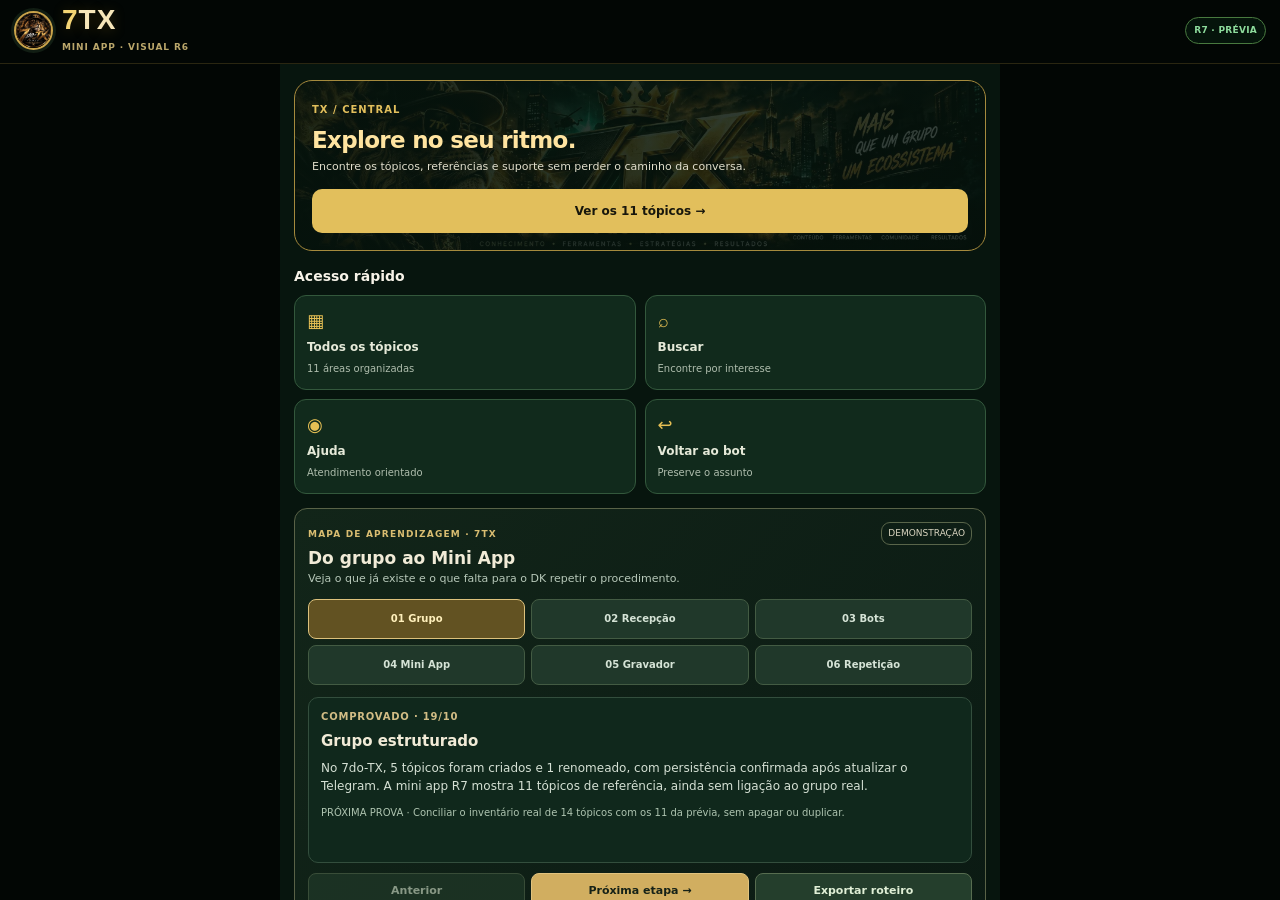
==== commit d95def37: "feat(7tx-r7): publish interactive six-stage Telegram group, bot and Observatory guide" ====
--- a/7tx-r7/index.html
+++ b/7tx-r7/index.html
@@ -92,6 +92,23 @@
 .r7-toast[hidden]{display:none}
 @media(max-width:830px){.stage{grid-template-columns:1fr}.phone[data-kind="app"]{max-width:none!important}.phone[data-kind="app"] .shell{height:100%!important;min-height:0!important}.wrap{padding:0!important}}
 @media(max-width:410px){.wrap{padding:0!important}.top{padding:calc(6px + env(safe-area-inset-top,0px)) 11px 8px}.logo-header small{font-size:8px}.phone[data-kind="app"] .shell{height:100%!important;min-height:0!important}.phone[data-kind="app"] .app-content{padding:12px 11px 19px}}
+
+
+/* DK TX: roteiro incorporado ao R7; preserva o layout R6 e não acessa Telegram APIs. */
+.dkmap{margin:14px 0 15px;padding:13px;border:1px solid #596247;border-radius:13px;background:linear-gradient(130deg,#122519,#0b1a13);color:#f1ebd7}
+.dkmap-head{display:flex;gap:9px;justify-content:space-between;align-items:flex-start}
+.dkmap-kicker{color:#d9bd71;font-size:9px;letter-spacing:.13em;font-weight:780}.dkmap-head h3{margin:5px 0 3px;font-size:17px;line-height:1.2}.dkmap-head p{margin:0;color:#b7c8b9;font-size:11px}
+.dkmap-badge{font-size:9px;color:#dbd6c1;border:1px solid #59654a;border-radius:9px;padding:4px 6px;white-space:nowrap}
+.dkmap-steps{display:grid;grid-template-columns:repeat(3,minmax(0,1fr));gap:6px;margin:12px 0}
+.dkmap-steps button{min-height:40px;border:1px solid #435b43;border-radius:8px;background:#20382a;color:#d5e3d6;padding:8px 5px;font-size:10px;font-weight:700;min-width:0}
+.dkmap-steps button[aria-pressed=true]{background:#625222;border-color:#dcc17c;color:#fff0bc}
+.dkmap-detail{background:#10281c;border:1px solid #334e3d;border-radius:10px;padding:12px;min-height:166px}
+.dkmap-state{color:#d2bd85;font-size:10px;letter-spacing:.08em;font-weight:800}
+.dkmap-detail h4{font-size:15px;margin:6px 0}.dkmap-detail p{font-size:12px;margin:0 0 10px;color:#d5e0d4;line-height:1.5}
+.dkmap-detail small{display:block;font-size:10px;color:#aec4b0;line-height:1.5}
+.dkmap-actions{display:flex;gap:6px;flex-wrap:wrap;margin-top:10px}.dkmap-actions button{padding:9px;border-radius:8px;border:1px solid #576d50;background:#243e2c;color:#e0efd6;font-size:11px;font-weight:700;flex:1;min-width:90px}
+.dkmap-actions button:nth-child(2){background:#d1ae60;color:#152117;border-color:#e1c37e}.dkmap-foot{font-size:10px;color:#b6c5b4;margin:9px 2px 0}
+@media(max-width:370px){.dkmap{padding:10px}.dkmap-head{flex-wrap:wrap}.dkmap-steps{grid-template-columns:repeat(2,minmax(0,1fr))}.dkmap-actions button{min-width:0}}
 
 </style>
 </head>
@@ -128,7 +145,20 @@
 <section class="phone active" data-kind="chat" aria-label="Simulação do chat do Telegram"><div class="phone-hint">CHAT DO BOT</div><div class="shell"><div class="statusbar"><span>18:29</span><span>●●●  Wi-Fi  ▰</span></div><div class="chat-head"><img class="avatar avatar-real" src="[data-uri]" alt="Leão 7TX"/><div><div class="headname">Bot 7TX · Demonstração</div><div class="sub">bot demonstrativo • privado</div></div><div class="headicon">⋮</div></div><div class="statusline">Conversa privada com o bot · sem grupo alterado</div><div class="chat-feed" id="chat-feed" aria-live="polite"><div class="date">Hoje · demonstração</div></div><div class="chat-actions"><div class="actionhint" id="chat-prompt">Escolha abaixo</div><div class="keyboard" id="keyboard"></div></div><div class="composer"><span>⌕</span><span>Mensagem… (desativado nesta demo)</span><span>◉</span></div></div></section>
 <aside class="bridge" aria-label="Como a transição funciona"><div class="bridgecard"><span class="pill">↔ Estado compartilhado</span><h2 style="margin-top:10px">Uma escolha, dois jeitos de navegar</h2><div class="flowline"><strong>1.</strong> Usuário escolhe um tópico no bot.<br><strong>2.</strong> Abre o Mini App no Telegram.<br><strong>3.</strong> A tela mostra o tópico já escolhido.<br><strong>4.</strong> Ao voltar, o chat retoma o assunto.</div></div><div class="move">⇄</div><div class="bridgecard"><h2>Último tópico</h2><div class="selected"><b id="selected-bridge">Nenhum selecionado</b><span style="font-size:10px;color:#a8c2c9">A escolha fica disponível nas duas telas</span></div></div><div class="bridgecard"><h2>Recibos desta demo</h2><p>Apenas simulação visual. Nenhuma mensagem, convite, link ou dado foi enviado.</p><div class="log" id="event-log" role="log" aria-live="polite"></div></div></aside>
 <section class="phone" data-kind="app" aria-label="Simulação do Mini App móvel"><div class="phone-hint">MINI APP</div><div class="shell"><div class="statusbar"><span>18:29</span><span>●●●  Wi-Fi  ▰</span></div><div class="appheader"><div class="appheader-top"><img class="avatar appavatar avatar-real" src="[data-uri]" alt="Leão 7TX"/><div><div class="app-name">7TX | Mini App</div><div class="app-sub">Dentro do Telegram · simulação</div></div><button class="back-chat" id="back-chat">↩ Chat</button></div></div><div class="app-content" id="app-content">
-<section class="app-view active" id="view-home"><div class="hero" style="--hero-image:url('[data-uri]')"><small>TX / CENTRAL</small><h2>Explore no seu ritmo.</h2><p>Encontre os tópicos, referências e suporte sem perder o caminho da conversa.</p><button class="cta pulse" id="hero-topics">Ver os 11 tópicos →</button></div><div class="section-title">Acesso rápido</div><div class="quickgrid"><button class="quick" data-open="topics"><span class="symbol">▦</span><b>Todos os tópicos</b><span>11 áreas organizadas</span></button><button class="quick" data-open="search"><span class="symbol">⌕</span><b>Buscar</b><span>Encontre por interesse</span></button><button class="quick" data-open="support"><span class="symbol">◉</span><b>Ajuda</b><span>Atendimento orientado</span></button><button class="quick" id="home-to-chat"><span class="symbol">↩</span><b>Voltar ao bot</b><span>Preserve o assunto</span></button></div><div class="advice">Nada é comprado nem aberto em um grupo real nesta prévia.</div><button type="button" class="materials-entry" id="materials-entry"><span>▣</span><b id="materials-entry-title">Materiais TX</b><small>Conteúdos, referências e acesso ao grupo · prévia</small><span class="materials-arrow">→</span></button>
+<section class="app-view active" id="view-home"><div class="hero" style="--hero-image:url('[data-uri]